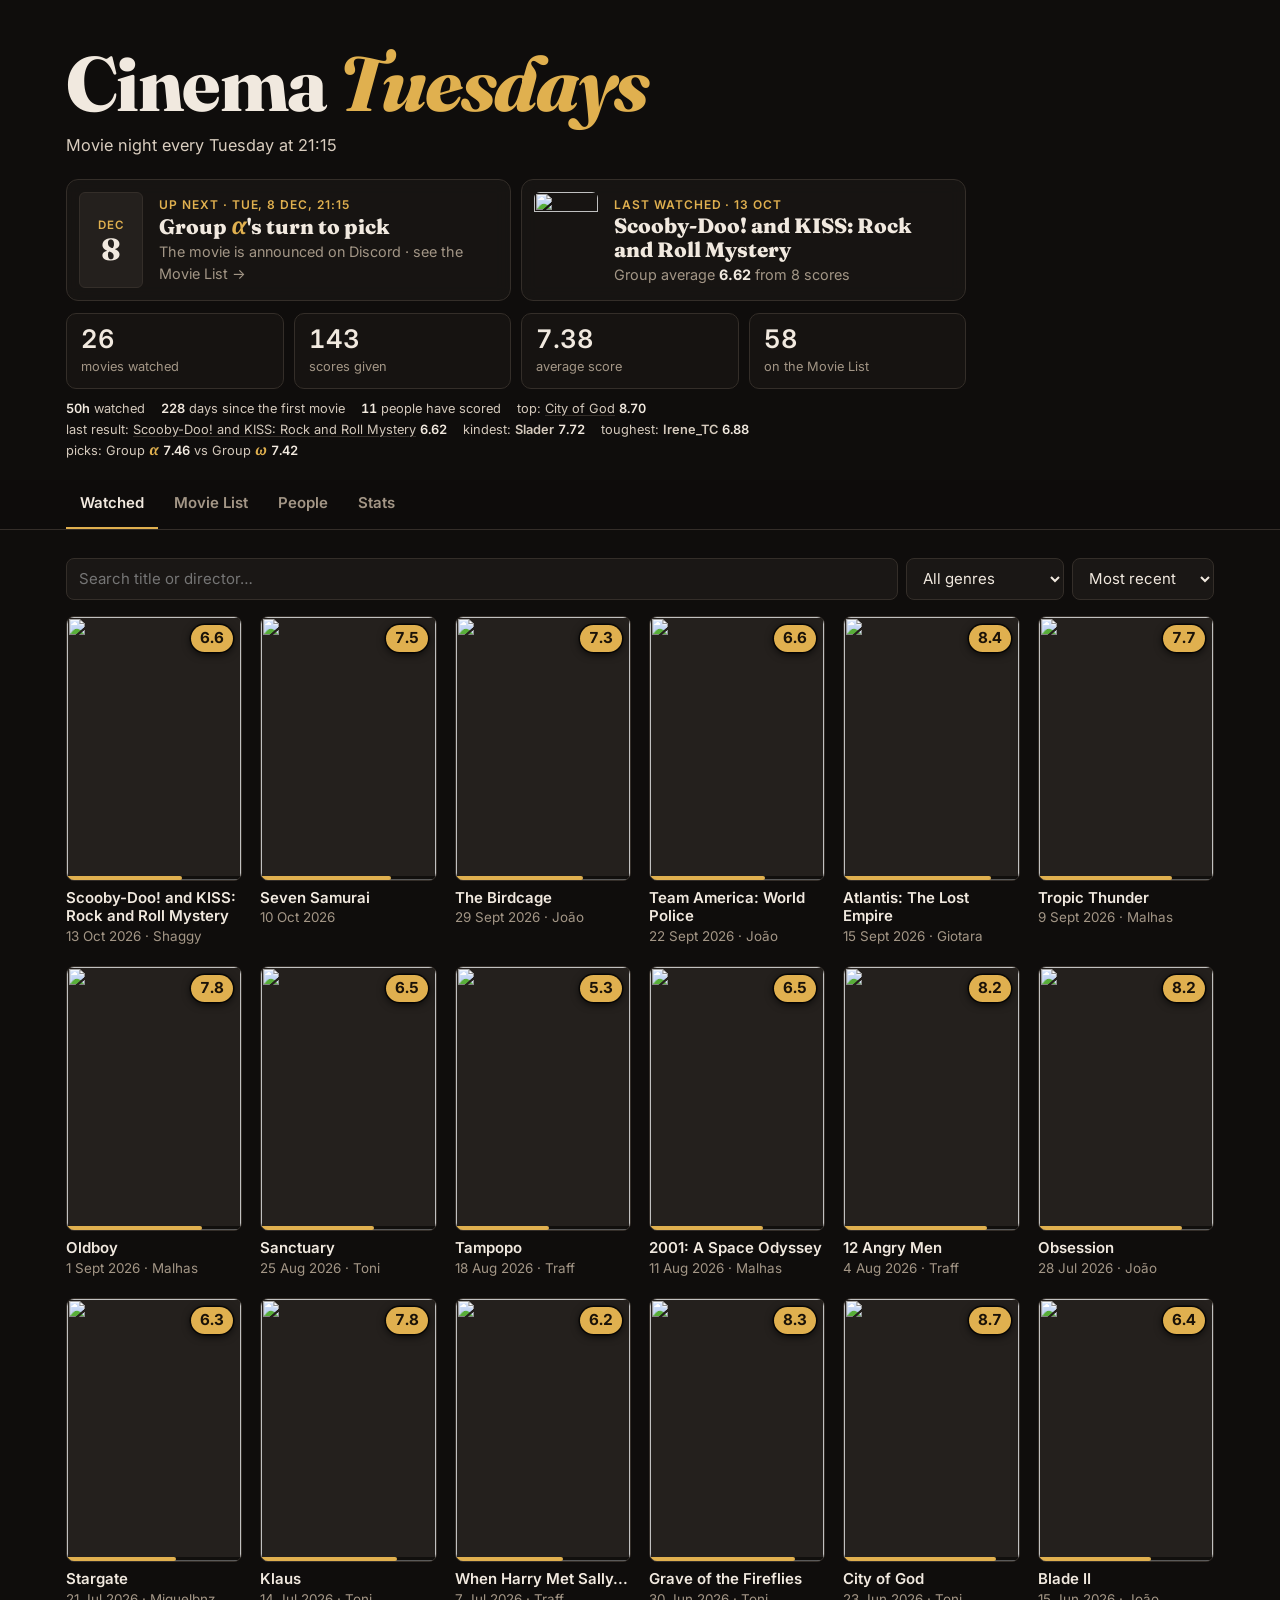
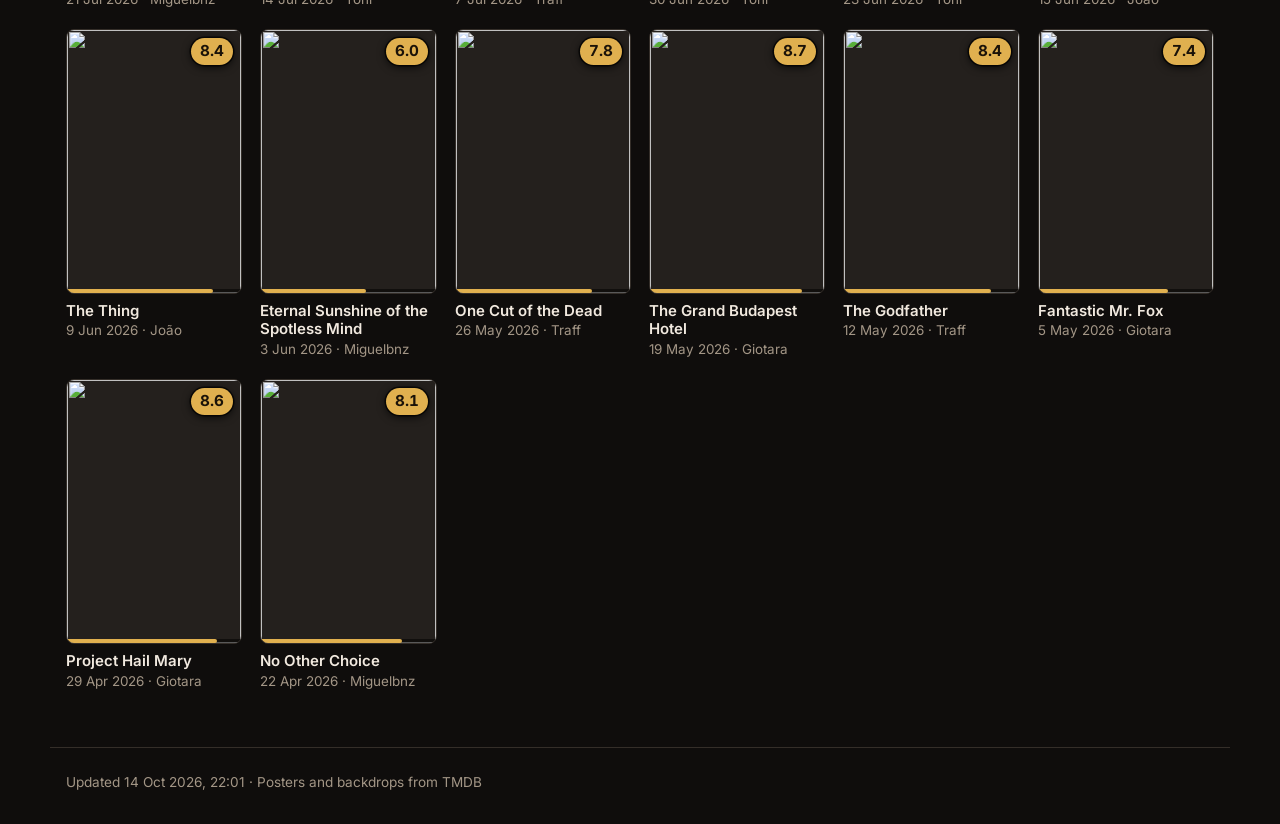
==== site/index.html @ 9f90e88b "Site: countries and languages (tables, non-English share, popup line); tick item 12 Co-Authored-By: " ====
<!doctype html>
<html lang="en">
<head>
  <meta charset="utf-8">
  <meta name="viewport" content="width=device-width, initial-scale=1">
  <title>Cinema Tuesdays</title>
  <meta name="description" content="Every movie we've watched on Tuesday nights, and what we thought of it.">
  <meta name="theme-color" content="#0f0d0c">
  <meta property="og:type" content="website">
  <meta property="og:site_name" content="Cinema Tuesdays">
  <meta property="og:title" content="Cinema Tuesdays">
  <meta property="og:description" content="Every movie we've watched on Tuesday nights, and what we thought of it. Scores, the Movie List, and who agrees with whom.">
  <meta property="og:url" content="https://sebastianfreitas.github.io/cinema-tuesdays/">
  <meta property="og:image" content="https://sebastianfreitas.github.io/cinema-tuesdays/og.png">
  <meta property="og:image:width" content="1200">
  <meta property="og:image:height" content="630">
  <meta name="twitter:card" content="summary_large_image">
  <link rel="icon" href="data:image/svg+xml,<svg xmlns='http://www.w3.org/2000/svg' viewBox='0 0 100 100'><text y='.9em' font-size='90'>🎬</text></svg>">
  <link rel="preconnect" href="https://fonts.googleapis.com">
  <link href="https://fonts.googleapis.com/css2?family=Fraunces:ital,opsz,wght@0,9..144,600;0,9..144,800;1,9..144,800&family=Inter:wght@400;500;600&display=swap" rel="stylesheet">
  <link href="https://fonts.googleapis.com/css2?family=Noto+Serif:ital,wght@1,700&text=%CE%B1%CF%89&display=swap" rel="stylesheet">
  <link rel="stylesheet" href="style.css">
</head>
<body>
  <header class="hero" id="hero">
    <div class="hero-bg" id="hero-bg"></div>
    <div class="wrap hero-in">
      <h1><a href="#watched">Cinema <em>Tuesdays</em></a></h1>
      <p class="tagline" id="tagline">Tuesdays at 21:15</p>
      <div id="spotlight"></div>
      <div class="tiles" id="tiles"></div>
      <div class="facts" id="facts"></div>
    </div>
    <nav class="tabs">
      <div class="wrap">
        <a href="#watched" data-tab="watched">Watched</a>
        <a href="#list" data-tab="list">Movie List</a>
        <a href="#people" data-tab="people">People</a>
        <a href="#stats" data-tab="stats">Stats</a>
      </div>
    </nav>
  </header>

  <main class="wrap">
    <section data-panel="watched">
      <div class="toolbar">
        <input id="search" type="search" placeholder="Search title or director…" aria-label="Search watched movies">
        <select id="genre" aria-label="Genre"></select>
        <select id="sort" aria-label="Sort">
          <option value="date">Most recent</option>
          <option value="avg">Highest rated</option>
          <option value="low">Lowest rated</option>
          <option value="stdev">Most divisive</option>
          <option value="count">Most scores</option>
        </select>
      </div>
      <div id="wall" class="wall"></div>
    </section>

    <section data-panel="list" hidden>
      <div id="poll"></div>
      <div class="toolbar">
        <input id="lsearch" type="search" placeholder="Search the Movie List…" aria-label="Search the Movie List">
        <select id="lgenre" aria-label="Genre"></select>
        <select id="lruntime" aria-label="Length">
          <option value="">Any length</option>
          <option value="100">Under 1h40</option>
          <option value="120">Under 2h</option>
          <option value="150">Under 2h30</option>
        </select>
        <div class="seg" role="group" aria-label="Layout">
          <button data-view="person" class="on">By person</button>
          <button data-view="all">All</button>
        </div>
      </div>
      <p class="hint">Suggest movies with the <b>➕ Suggest</b> button on Discord, up to 10 each. Each week one group's picks go to the vote.</p>
      <div id="suggestions"></div>
    </section>

    <section data-panel="people" hidden>
      <p class="hint">How everyone scores. “Bias” is how far above or below the rest of the group someone scores on the same movies.</p>
      <div id="people" class="people"></div>
    </section>

    <section data-panel="person" hidden>
      <div id="person"></div>
    </section>

    <section data-panel="stats" hidden>
      <div id="kpis" class="kpis"></div>

      <div class="chart-card sc">
        <h2>Group <span class="gk">α</span> vs <span class="gk">ω</span></h2>
        <p class="hint">Head to head. Picks: suggestions that won a vote and got watched. Highlighted: the better side for that row. Hover or tap a row name for what it means. People with no group are left out; a movie still being rated isn't counted yet.</p>
        <div id="groups"></div>
      </div>

      <div class="sgrid two">
        <div class="chart-card sc">
          <h2>How we score</h2>
          <p class="hint">Every score, in half-point steps. Dashed: average of all scores.</p>
          <div id="hist" class="chart"></div>
        </div>
        <div class="chart-card sc">
          <h2>Week by week</h2>
          <p class="hint">Group average per Tuesday. Dashed: average per movie. Blue: average of the last 5 movies, to show if we're getting harsher or kinder (the movie still being rated is left out). Click a dot to open it (phone: tap twice).</p>
          <div id="timeline" class="chart"></div>
        </div>
      </div>

      <div class="chart-card sc">
        <h2>Scorecard</h2>
        <p class="hint">Everyone side by side. Click a column to sort. Turnout: share of our movies they scored. Bias: how far above (+) or below (−) the others they score on the same movies. Picks: their suggestions we've watched and how those scored. Hit rate: share of their picks that ended above the average movie.</p>
        <div class="tbl-wrap"><table id="scorecard" class="tbl"></table></div>
      </div>

      <div class="sgrid three">
        <div class="chart-card sc"><h2>Top rated</h2><p class="hint">Group average, 3+ scores.</p><ol id="top" class="rank sm"></ol></div>
        <div class="chart-card sc"><h2>Lowest rated</h2><p class="hint">Group average, 3+ scores.</p><ol id="bottom" class="rank sm"></ol></div>
        <div class="chart-card sc"><h2>Records</h2><p class="hint">The extremes so far.</p><dl id="records" class="records"></dl></div>
      </div>

      <div class="chart-card sc">
        <h2>Fair ranking</h2>
        <p class="hint">Every movie ranked as if the same people had scored it. Each score has that person's usual lean taken out first (how far above or below the others they score on the same movies), so a movie isn't helped by generous scorers or held back by tough ones. Leans from only a few scores count less. Move: places gained or lost against the plain average. Weighted: a second, separate ranking where movies with few scores are pulled toward the overall average, so a handful of 9s can't top the table. Hover or tap a column name for what it means.</p>
        <div class="tbl-wrap"><table id="fair" class="tbl"></table></div>
      </div>

      <div class="chart-card sc">
        <h2>Us vs the world</h2>
        <p class="hint">Our average next to the TMDB rating (the average from TMDB's users, out of 10). Diff: ours minus TMDB's. <span id="world-sum"></span></p>
        <div class="sgrid inner">
          <div><h3 class="sub-h">We liked it more</h3><ol id="w-more" class="rank sm"></ol></div>
          <div><h3 class="sub-h">We liked it less</h3><ol id="w-less" class="rank sm"></ol></div>
          <div><h3 class="sub-h">Closest to TMDB</h3><ol id="w-people" class="rank sm"></ol></div>
        </div>
        <div class="tbl-wrap" style="margin-top:12px"><table id="world" class="tbl"></table></div>
      </div>

      <div class="sgrid two">
        <div class="chart-card sc"><h2>By genre</h2><p class="hint">A movie counts for each of its genres. Bar: average score, 5 to 10.</p><div class="tbl-wrap"><table id="genres" class="tbl"></table></div></div>
        <div class="chart-card sc"><h2>By decade</h2><p class="hint">When the movie came out. Bar: average score, 5 to 10.</p><div class="tbl-wrap"><table id="decades" class="tbl"></table></div></div>
      </div>

      <div class="sgrid two">
        <div class="chart-card sc"><h2>Movie age</h2><p class="hint">How old each movie was on the night we watched it, from its release date. Bar: average score, 5 to 10. <span id="age-sum"></span></p><div class="tbl-wrap"><table id="ages" class="tbl"></table></div></div>
        <div class="chart-card sc"><h2>Oldest and newest on the night</h2>
          <div class="sgrid inner">
            <div><h3 class="sub-h">Oldest</h3><ol id="age-old" class="rank sm"></ol></div>
            <div><h3 class="sub-h">Newest</h3><ol id="age-new" class="rank sm"></ol></div>
          </div>
        </div>
      </div>

      <div class="sgrid two">
        <div class="chart-card sc"><h2>Where they're from</h2><p class="hint">Production country from TMDB. A co-production counts for each of its countries. Bar: average score, 5 to 10.</p><div class="tbl-wrap"><table id="countries" class="tbl"></table></div></div>
        <div class="chart-card sc"><h2>Language</h2><p class="hint">The movie's original language. Bar: average score, 5 to 10. <span id="lang-sum"></span></p><div class="tbl-wrap"><table id="languages" class="tbl"></table></div></div>
      </div>

      <div class="sgrid three">
        <div class="chart-card sc"><h2>By month</h2><p class="hint">When we watched it. Bar: average score, 5 to 10.</p><div class="tbl-wrap"><table id="months" class="tbl"></table></div></div>
        <div class="chart-card sc"><h2>By day</h2><p class="hint">Mostly Tuesdays, plus the odd moved night.</p><div class="tbl-wrap"><table id="weekdays" class="tbl"></table></div></div>
        <div class="chart-card sc"><h2>By length</h2><p class="hint">Runtime of the movie. Bar: average score, 5 to 10.</p><div class="tbl-wrap"><table id="lengths" class="tbl"></table></div></div>
      </div>

      <div class="sgrid two">
        <div class="chart-card sc">
          <h2>Who agrees with whom</h2>
          <p class="hint">Average gap between two people's scores on movies both rated. Brighter: disagree more. Blank: fewer than 3 in common.</p>
          <div id="grid" class="chart scroll"></div>
        </div>
        <div class="chart-card sc">
          <h2>Twins and rivals</h2>
          <p class="hint">Pairs with 3+ movies in common.</p>
          <div class="sgrid two inner">
            <div><h3 class="sub-h">Most alike</h3><ol id="alike" class="rank sm"></ol></div>
            <div><h3 class="sub-h">Least alike</h3><ol id="unlike" class="rank sm"></ol></div>
          </div>
        </div>
      </div>

      <div class="sgrid two">
        <div class="chart-card sc"><h2>Most divisive</h2><p class="hint">Biggest spread of scores (3+ scores).</p><ol id="divisive" class="rank sm"></ol></div>
        <div class="chart-card sc"><h2>Biggest fights</h2><p class="hint">Largest gap between two people on one movie.</p><ol id="fights" class="rank sm"></ol></div>
      </div>

      <div class="sgrid two">
        <div class="chart-card sc"><h2>Lone wolf moments</h2><p class="hint">The times one person scored furthest from everyone else on a movie: their score against the others' average. One per movie, 3+ scores.</p><ol id="wolves" class="rank sm"></ol></div>
        <div class="chart-card sc"><h2>Odd one out</h2><p class="hint">How often each person was the furthest from the rest on a movie, out of the movies they scored with 3+ scores.</p><ol id="oddone" class="rank sm"></ol></div>
      </div>

      <div class="sgrid two">
        <div class="chart-card sc"><h2>Everyone liked it</h2><p class="hint">Movies where nobody gave less than 7. Highest lowest score first. 3+ scores.</p><ol id="liked" class="rank sm"></ol></div>
        <div class="chart-card sc"><h2>Nobody loved it</h2><p class="hint">Movies where nobody gave more than 7. Lowest highest score first. 3+ scores.</p><ol id="unloved" class="rank sm"></ol></div>
      </div>

      <div class="chart-card sc">
        <h2>Score habits</h2>
        <p class="hint">How often each person gives each score: 7 means 7.0 to 7.9. The darker the cell, the more of their scores land there. Ending: the decimal they use most. People with 3+ scores. <span id="habits-sum"></span></p>
        <div class="tbl-wrap"><table id="habits" class="tbl"></table></div>
      </div>
    </section>
  </main>

  <dialog id="detail" aria-label="Movie details"></dialog>
  <div id="tip" class="tip" role="tooltip" hidden></div>

  <footer class="wrap"><span id="updated"></span> · Posters and backdrops from TMDB</footer>
  <script src="app.js"></script>
</body>
</html>
---- site/style.css ----
:root {
  color-scheme: dark;
  --bg: #0f0d0c;
  --surface: #1a1715;
  --surface-2: #24201d;
  --line: #342e29;
  --text: #f1e9df;
  --muted: #a39686;
  --accent: #e0b04f;
  --accent-rgb: 224, 176, 79;
  /* diverging pair: above / below the group (blue / red, validated dark steps) */
  --pos: #3987e5;
  --neg: #e66767;
  --mid: #383835;
  --radius: 12px;
}

* { box-sizing: border-box; }
html { -webkit-text-size-adjust: 100%; }
body {
  margin: 0; background: var(--bg); color: var(--text);
  font: 15px/1.5 Inter, system-ui, sans-serif; overflow-x: hidden;
}
a { color: inherit; }
button { font: inherit; color: inherit; }
.wrap { max-width: 1180px; margin: 0 auto; padding: 0 16px; }
h1, h2, h3 { font-family: Fraunces, Georgia, serif; font-weight: 800; margin: 0; }
h2 { font-size: 1.45rem; margin: 0 0 4px; }
code { background: var(--surface-2); padding: 1px 6px; border-radius: 4px; }
.hint { color: var(--muted); margin: 0 0 16px; }
.empty { color: var(--muted); padding: 32px 0; }
.pos { color: var(--pos); } .neg { color: var(--neg); }

/* ---------- hero ---------- */
.hero { position: relative; overflow: hidden; border-bottom: 1px solid var(--line); }
.hero-bg {
  position: absolute; inset: 0; background-size: cover; background-position: center 25%;
  opacity: 0; transition: opacity .8s ease; filter: saturate(.85);
}
.hero-bg.on { opacity: .45; }
.hero::after {
  content: ""; position: absolute; inset: 0; pointer-events: none;
  background: linear-gradient(180deg, #0f0d0c66 0%, #0f0d0cbb 55%, var(--bg) 100%),
              linear-gradient(90deg, #0f0d0cdd 0%, #0f0d0c00 70%);
}
.hero-in { position: relative; z-index: 1; padding-top: 48px; padding-bottom: 20px; }
h1 { font-size: clamp(2.6rem, 8vw, 4.8rem); letter-spacing: -0.02em; line-height: .95; }
h1 a { text-decoration: none; }
h1 em { color: var(--accent); }
.tagline { color: #d9cdbf; margin: 12px 0 22px; font-size: 1.02rem; }
.tagline b { color: var(--text); font-weight: 600; }

#spotlight { display: grid; grid-template-columns: repeat(auto-fit, minmax(min(300px, 100%), 1fr)); gap: 10px; max-width: 900px; margin-bottom: 12px; }
.spot {
  display: flex; gap: 16px; align-items: center; text-decoration: none; color: inherit;
  background: #1a1715cc; backdrop-filter: blur(8px); border: 1px solid var(--line);
  border-radius: var(--radius); padding: 12px; cursor: pointer; text-align: left; width: 100%;
}
.spot img { width: 64px; aspect-ratio: 2/3; object-fit: cover; border-radius: 6px; flex: none; }
.spot .label { color: var(--accent); font-size: .75rem; font-weight: 600; text-transform: uppercase; letter-spacing: .08em; }
.spot h3 { font-size: 1.3rem; line-height: 1.15; }
.spot p { margin: 2px 0 0; color: var(--muted); font-size: .9rem; }
.spot p.cta { color: var(--accent); font-weight: 600; }
.spot.rate { border-color: #e0b04f88; }
.spot:hover { border-color: #e0b04f88; }
.date-tile {
  width: 64px; aspect-ratio: 2/3; flex: none; border-radius: 6px; display: grid; place-content: center; text-align: center;
  background: var(--surface-2); border: 1px solid var(--line);
}
.date-tile span { color: var(--accent); font-size: .72rem; font-weight: 600; text-transform: uppercase; letter-spacing: .08em; }
.date-tile b { font-family: Fraunces, serif; font-size: 1.9rem; line-height: 1; }

/* every tab except Watched: just the title */
.hero.compact .hero-in { padding-top: 22px; padding-bottom: 6px; }
.hero.compact h1 { font-size: clamp(1.9rem, 5vw, 2.6rem); }
.hero.compact .tagline { margin: 6px 0 8px; font-size: .92rem; }
.hero.compact #spotlight, .hero.compact .tiles { display: none; }

.tiles { display: grid; grid-template-columns: repeat(4, minmax(0, 1fr)); gap: 10px; max-width: 900px; }
.tile { background: #1a1715b3; backdrop-filter: blur(6px); border: 1px solid var(--line); border-radius: 10px; padding: 10px 14px; }
.tile b { display: block; font-size: 1.6rem; font-weight: 600; line-height: 1.2; font-variant-numeric: tabular-nums; }
.tile span { color: var(--muted); font-size: .8rem; }

.tabs { position: sticky; top: 0; z-index: 5; background: #0f0d0ce6; backdrop-filter: blur(10px); }
.hero .tabs { position: relative; }
.tabs .wrap { display: flex; gap: 2px; overflow-x: auto; scrollbar-width: none; }
.tabs a {
  text-decoration: none; padding: 12px 14px; color: var(--muted); font-weight: 600; white-space: nowrap;
  border-bottom: 2px solid transparent;
}
.tabs a:hover { color: var(--text); }
.tabs a.active { color: var(--text); border-color: var(--accent); }

main.wrap { padding-top: 8px; padding-bottom: 56px; }

/* ---------- toolbar ---------- */
.toolbar { display: flex; gap: 8px; margin: 20px 0 16px; flex-wrap: wrap; }
.toolbar input, .toolbar select {
  background: var(--surface); color: var(--text); border: 1px solid var(--line);
  border-radius: 8px; padding: 9px 12px; font: inherit; min-width: 0;
}
.toolbar input { flex: 1 1 220px; }
.toolbar select { flex: 0 1 auto; }
.seg { display: inline-flex; border: 1px solid var(--line); border-radius: 8px; overflow: hidden; }
.seg button { background: var(--surface); border: 0; padding: 8px 12px; cursor: pointer; color: var(--muted); }
.seg button.on { background: var(--surface-2); color: var(--text); }

/* ---------- poster wall ---------- */
.wall { display: grid; grid-template-columns: repeat(auto-fill, minmax(150px, 1fr)); gap: 20px 18px; align-items: start; }
.wall.small { grid-template-columns: repeat(auto-fill, minmax(118px, 1fr)); gap: 16px 14px; }
.card { cursor: pointer; background: none; border: 0; padding: 0; text-align: left; min-width: 0; }
.card.static { cursor: default; }
.poster {
  position: relative; aspect-ratio: 2 / 3; border-radius: 8px; overflow: hidden;
  background: var(--surface-2); border: 1px solid var(--line);
  transition: transform .15s ease, box-shadow .15s ease;
}
.card:not(.static):hover .poster, .card:focus-visible .poster { transform: translateY(-4px); box-shadow: 0 12px 28px #000a; }
.poster img { width: 100%; height: 100%; object-fit: cover; display: block; }
.poster .fallback { display: grid; place-items: center; height: 100%; padding: 10px; text-align: center; font-family: Fraunces, serif; color: var(--muted); }
.score {
  position: absolute; top: 8px; right: 8px; padding: 2px 9px; border-radius: 999px;
  background: var(--accent); color: #1a1208; font-weight: 700; font-size: .95rem; font-variant-numeric: tabular-nums;
  /* dark ring + shadow so it still stands out on yellow posters */
  box-shadow: 0 0 0 1.5px #000b, 0 2px 8px #000c;
}
.meter { position: absolute; left: 0; right: 0; bottom: 0; height: 4px; background: #0008; }
.meter span { display: block; height: 100%; background: var(--accent); border-radius: 0 2px 2px 0; }
.badge {
  position: absolute; top: 8px; left: 8px; padding: 2px 8px; border-radius: 999px;
  background: var(--accent); color: #1a1208; font-weight: 600; font-size: .75rem;
}
.card:focus-visible { outline: none; }
.card:focus-visible .poster { outline: 2px solid var(--accent); outline-offset: 2px; }
.badge.muted { background: #000c; color: var(--text); backdrop-filter: blur(4px); }
.card .t { font-weight: 600; margin-top: 8px; line-height: 1.25; overflow-wrap: anywhere; }
.card .s { color: var(--muted); font-size: .84rem; }
.card .s a { text-decoration: none; }
.card .s a:hover { color: var(--text); text-decoration: underline; }

/* ---------- movie list ---------- */
.poll { background: var(--surface); border: 1px solid var(--line); border-radius: var(--radius); padding: 18px; margin-top: 20px; }
.poll .label { color: var(--accent); font-size: .78rem; font-weight: 600; text-transform: uppercase; letter-spacing: .08em; }
.poll h2 { margin-bottom: 14px; }
.poll .wall { grid-template-columns: repeat(auto-fill, minmax(120px, 1fr)); }
.votes { display: flex; align-items: center; gap: 8px; margin-top: 6px; font-size: .85rem; color: var(--muted); }
.votes .track { flex: 1; height: 6px; background: var(--surface-2); border-radius: 3px; overflow: hidden; }
.votes .track span { display: block; height: 100%; background: var(--accent); border-radius: 0 3px 3px 0; }
.votes b { color: var(--text); font-variant-numeric: tabular-nums; }

.group-head { display: flex; align-items: baseline; gap: 10px; margin: 30px 0 4px; flex-wrap: wrap; }
.group-head h2 { margin: 0; }
.group-head .sub { color: var(--muted); }
.who { margin: 18px 0 10px; display: flex; align-items: center; gap: 10px; flex-wrap: wrap; }
.who a { font-weight: 600; text-decoration: none; font-size: 1.05rem; }
.who a:hover { text-decoration: underline; }
.who .n { color: var(--muted); font-size: .85rem; }
.pill { font-size: .72rem; padding: 2px 8px; border-radius: 999px; background: var(--surface-2); color: var(--muted); border: 1px solid var(--line); }
.pill.warn { color: var(--accent); border-color: #e0b04f55; }

/* ---------- people ---------- */
.people { display: grid; grid-template-columns: repeat(auto-fill, minmax(250px, 1fr)); gap: 12px; margin-top: 20px; }
.person-card {
  display: block; text-decoration: none; background: var(--surface); border: 1px solid var(--line);
  border-radius: var(--radius); padding: 16px; transition: border-color .15s, transform .15s;
}
.person-card:hover { border-color: #e0b04f88; transform: translateY(-2px); }
.person-card .top { display: flex; align-items: center; gap: 12px; margin-bottom: 12px; }
.avatar {
  width: 42px; height: 42px; border-radius: 50%; display: grid; place-items: center; flex: none;
  background: var(--surface-2); border: 1px solid var(--line); font-family: Fraunces, serif; font-weight: 800; color: var(--accent);
}
.avatar.big { width: 64px; height: 64px; font-size: 1.6rem; }
img.avatar { object-fit: cover; padding: 0; }
.mini .pair { display: flex; align-items: baseline; gap: 10px; flex: none; }
.mini .pair small { color: var(--muted); font-variant-numeric: tabular-nums; }
.spot.todo { max-width: 560px; margin-bottom: 18px; }
.missed { margin: 8px 0 28px; }
.missed summary { cursor: pointer; color: var(--muted); font-weight: 600; }
.missed summary:hover { color: var(--text); }
.person-card h3 { font-size: 1.2rem; line-height: 1.2; overflow-wrap: anywhere; }
.person-card .sub { color: var(--muted); font-size: .82rem; }
.kv { display: flex; justify-content: space-between; gap: 8px; color: var(--muted); font-size: .88rem; padding: 2px 0; }
.kv b.pos { color: var(--pos); } .kv b.neg { color: var(--neg); }
.kv b { color: var(--text); font-weight: 500; text-align: right; min-width: 0; overflow: hidden; text-overflow: ellipsis; white-space: nowrap; }
.spark { display: flex; align-items: flex-end; gap: 2px; height: 28px; margin: 10px 0 6px; }
.spark span { flex: 1; background: var(--accent); opacity: .85; border-radius: 2px 2px 0 0; min-height: 1px; }

/* person page */
.back { display: inline-block; margin: 20px 0 8px; color: var(--muted); text-decoration: none; }
.back:hover { color: var(--text); }
.p-head { display: flex; gap: 16px; align-items: center; margin-bottom: 18px; }
.p-head h2 { font-size: clamp(1.8rem, 6vw, 2.6rem); margin: 0; line-height: 1.05; overflow-wrap: anywhere; }
.p-head .sub { color: var(--muted); margin-top: 4px; }
.p-tiles { display: grid; grid-template-columns: repeat(auto-fit, minmax(140px, 1fr)); gap: 10px; margin-bottom: 28px; }
.p-tiles .tile { background: var(--surface); backdrop-filter: none; }
.p-grid { display: grid; grid-template-columns: repeat(auto-fill, minmax(min(300px, 100%), 1fr)); gap: 16px 32px; margin-bottom: 28px; }
.box { background: var(--surface); border: 1px solid var(--line); border-radius: var(--radius); padding: 16px; min-width: 0; }
.box h3 { font-size: 1.1rem; margin-bottom: 10px; }
.box .hint { font-size: .85rem; margin-bottom: 10px; }
.mini { list-style: none; margin: 0; padding: 0; }
.mini li { display: flex; justify-content: space-between; gap: 10px; padding: 6px 0; border-top: 1px solid var(--line); }
.mini li:first-child { border-top: 0; }
.mini .tt { min-width: 0; overflow: hidden; text-overflow: ellipsis; white-space: nowrap; }
.mini button.tt { background: none; border: 0; padding: 0; cursor: pointer; text-align: left; }
.mini button.tt:hover { text-decoration: underline; }
.mini b { font-variant-numeric: tabular-nums; font-weight: 600; flex: none; }
.mate { display: flex; gap: 12px; align-items: center; }
.mate + .mate { margin-top: 12px; padding-top: 12px; border-top: 1px solid var(--line); }
.mate .label { color: var(--muted); font-size: .78rem; text-transform: uppercase; letter-spacing: .06em; }
.mate a { font-weight: 600; text-decoration: none; }
.mate a:hover { text-decoration: underline; }
.mate .sub { color: var(--muted); font-size: .85rem; }

/* diverging rows: this person vs the rest of the group */
.diverge { list-style: none; margin: 0; padding: 0; }
.diverge li {
  display: grid; grid-template-columns: minmax(0, 1.3fr) minmax(0, 1fr) 46px; gap: 12px; align-items: center;
  padding: 5px 0; cursor: pointer; border-radius: 6px;
}
.diverge li:hover { background: var(--surface-2); }
.diverge .tt { min-width: 0; overflow: hidden; text-overflow: ellipsis; white-space: nowrap; font-size: .9rem; }
.diverge .tt small { color: var(--muted); }
.diverge .axis { position: relative; height: 14px; }
.diverge .axis::before { content: ""; position: absolute; left: 50%; top: -3px; bottom: -3px; width: 1px; background: var(--line); }
.diverge .axis span { position: absolute; top: 2px; height: 10px; }
.diverge .axis span.up { left: 50%; background: var(--pos); border-radius: 0 4px 4px 0; }
.diverge .axis span.down { right: 50%; background: var(--neg); border-radius: 4px 0 0 4px; }
.diverge .v { text-align: right; font-variant-numeric: tabular-nums; font-size: .88rem; font-weight: 600; }
/* wide screens: two columns (higher on the left, lower on the right) instead of one long, mostly empty list */
@media (min-width: 900px) {
  .diverge { columns: 2; column-gap: 40px; }
  .diverge li { break-inside: avoid; }
}
.legend { display: flex; gap: 16px; flex-wrap: wrap; color: var(--muted); font-size: .82rem; margin-bottom: 10px; }
.legend i { display: inline-block; width: 10px; height: 10px; border-radius: 2px; margin-right: 6px; vertical-align: -1px; }

/* ---------- charts ---------- */
.chart-card { background: var(--surface); border: 1px solid var(--line); border-radius: var(--radius); padding: 18px; margin-top: 20px; }
.chart-card .hint { font-size: .88rem; }
.chart { position: relative; width: 100%; }
.chart.scroll { overflow-x: auto; }
.chart svg { display: block; }
#grid svg { margin: 0 auto; }
#grid .scale { justify-content: center; }
.chart text { fill: var(--muted); font: 11px Inter, system-ui, sans-serif; }
.chart .grid line { stroke: var(--line); stroke-width: 1; }
.chart .bar { fill: var(--accent); }
.chart .bar-hit { fill: transparent; cursor: default; }
.chart .bar-hit:hover + .bar, .chart .bar.hot { fill: #f0c870; }
.chart .line { fill: none; stroke: var(--accent); stroke-width: 2; stroke-linejoin: round; }
.chart .dot { fill: var(--accent); stroke: var(--surface); stroke-width: 2; }
.chart .dot.hot { fill: #fff; }
.chart .roll { fill: none; stroke: var(--pos); stroke-width: 2.5; stroke-linejoin: round; opacity: .85; }
.chart text .pos { fill: var(--pos); } .chart text .neg { fill: var(--neg); }
.chart .mean { stroke: var(--muted); stroke-dasharray: 4 4; }
.chart .cross { stroke: var(--muted); stroke-width: 1; }
.chart .cell { stroke: var(--surface); stroke-width: 2; }
.chart .cell.none { fill: var(--surface-2); }
.chart .cell:hover { stroke: var(--text); }
.chart .hit { fill: transparent; cursor: pointer; }
.scale { display: flex; align-items: center; gap: 8px; color: var(--muted); font-size: .8rem; margin-top: 10px; }
.scale .ramp { width: 140px; height: 8px; border-radius: 4px; background: linear-gradient(90deg, rgba(var(--accent-rgb), .12), rgba(var(--accent-rgb), 1)); }

.tip {
  position: fixed; z-index: 50; pointer-events: none; max-width: 260px;
  background: #0b0a09f2; border: 1px solid var(--line); border-radius: 8px; padding: 8px 10px;
  font-size: .85rem; line-height: 1.4; box-shadow: 0 8px 24px #000a;
}
.tip b { font-weight: 600; }
.tip .m { color: var(--muted); }

.cols { display: grid; grid-template-columns: repeat(auto-fit, minmax(min(300px, 100%), 1fr)); gap: 0 32px; margin-top: 28px; }
.rank { padding: 0; margin: 12px 0 0; list-style: none; counter-reset: r; }
.rank li {
  counter-increment: r; display: grid; grid-template-columns: 28px minmax(0, 1fr) auto; gap: 10px; align-items: baseline;
  padding: 10px 0; border-bottom: 1px solid var(--line);
}
.rank li::before { content: counter(r); color: var(--muted); font-weight: 600; }
.rank .sub { color: var(--muted); font-size: .85rem; }
.rank .v { font-weight: 600; color: var(--accent); font-variant-numeric: tabular-nums; }

/* ---------- detail dialog ---------- */
dialog {
  width: min(760px, calc(100vw - 24px)); max-height: calc(100dvh - 24px); padding: 0; overflow: auto;
  background: var(--surface); color: var(--text); border: 1px solid var(--line); border-radius: 16px;
}
dialog::backdrop { background: #000c; backdrop-filter: blur(3px); }
.d-back { height: 200px; background-size: cover; background-position: center 30%; position: relative; }
.d-back::after { content: ""; position: absolute; inset: 0; background: linear-gradient(180deg, #1a171500 30%, var(--surface)); }
.d-head { display: flex; gap: 20px; padding: 0 20px 16px; position: relative; z-index: 1; }
.d-back + .d-head { margin-top: -90px; }
.d-head:first-child { padding-top: 20px; }
.d-head img { width: 130px; border-radius: 8px; align-self: flex-start; box-shadow: 0 10px 30px #000c; flex: none; }
.d-head > div { min-width: 0; align-self: flex-end; }
.d-head h3 { font-size: 1.75rem; line-height: 1.1; }
.d-head .meta { color: var(--muted); margin: 6px 0 8px; }
.chips { display: flex; flex-wrap: wrap; gap: 6px; margin: 0 0 10px; }
.chips span { font-size: .75rem; padding: 2px 8px; border-radius: 999px; border: 1px solid var(--line); color: #d4c9bc; }
.overview { font-size: .92rem; color: #d4c9bc; margin: 0 20px 16px; }
.d-stats { display: flex; gap: 24px; padding: 0 20px 16px; flex-wrap: wrap; }
.d-stats div { color: var(--muted); font-size: .76rem; text-transform: uppercase; letter-spacing: .06em; }
.d-stats b { display: block; color: var(--text); font-size: 1.4rem; letter-spacing: 0; text-transform: none; font-variant-numeric: tabular-nums; }
.d-stats b.sm { font-size: 1rem; }
.strip { position: relative; height: 34px; margin: 4px 28px 22px; }
.strip::before { content: ""; position: absolute; left: 0; right: 0; top: 16px; height: 2px; background: var(--surface-2); }
.strip .tick { position: absolute; top: 24px; transform: translateX(-50%); color: var(--muted); font-size: .7rem; }
.strip .pt {
  position: absolute; top: 10px; width: 14px; height: 14px; margin-left: -7px; border-radius: 50%;
  background: var(--accent); border: 2px solid var(--surface);
}
.strip .avg { position: absolute; top: 4px; height: 26px; width: 2px; margin-left: -1px; background: var(--text); }
.ratings { list-style: none; margin: 0; padding: 0 20px 20px; }
.ratings li { display: grid; grid-template-columns: 48px minmax(0, 1fr); gap: 4px 12px; padding: 10px 0; border-top: 1px solid var(--line); }
.ratings .n { font-weight: 600; font-size: 1.15rem; font-variant-numeric: tabular-nums; }
.ratings a { font-weight: 600; text-decoration: none; }
.ratings a:hover { text-decoration: underline; }
.ratings .r { color: var(--muted); font-size: .92rem; grid-column: 2; }
.bar { height: 4px; background: var(--surface-2); border-radius: 2px; grid-column: 2; }
.bar span { display: block; height: 100%; background: var(--accent); border-radius: 0 2px 2px 0; }
.d-actions { position: sticky; top: 10px; float: right; margin: 10px 10px -44px 0; z-index: 3; display: flex; gap: 8px; }
.close, .share { background: #000a; border: 0; border-radius: 999px; height: 34px; cursor: pointer; }
.close { width: 34px; font-size: 1.1rem; }
.share { padding: 0 12px; font-size: .85rem; font-weight: 600; }
.share:hover, .close:hover { background: #000d; }

footer.wrap { color: var(--muted); font-size: .85rem; padding-top: 24px; padding-bottom: 32px; border-top: 1px solid var(--line); }

@media (max-width: 640px) {
  .hero-in { padding-top: 32px; }
  .tiles { grid-template-columns: repeat(2, minmax(0, 1fr)); }
  .wall { grid-template-columns: repeat(auto-fill, minmax(104px, 1fr)); gap: 14px 12px; }
  .wall.small, .poll .wall { grid-template-columns: repeat(auto-fill, minmax(96px, 1fr)); }
  .d-head { flex-direction: column; }
  .d-back + .d-head { margin-top: -110px; }
  .d-head img { width: 110px; }
  .d-head > div { align-self: stretch; }
  .diverge li { grid-template-columns: minmax(0, 1fr) 90px 40px; gap: 8px; }
  .chart-card { padding: 14px; }
}

/* Greek group letter (Noto Serif, loaded for just these two glyphs) so α and ω don't read as a / w */
.gk { font-family: "Noto Serif", "Times New Roman", serif; font-style: italic; font-weight: 700; font-size: 1.12em; line-height: 1; color: var(--accent); }

/* ---------- stats page: dense layout ---------- */
.kpis { display: grid; grid-template-columns: repeat(auto-fill, minmax(150px, 1fr)); gap: 8px; margin-top: 20px; }
.kpi { background: var(--surface); border: 1px solid var(--line); border-radius: 10px; padding: 8px 12px; min-width: 0; }
.kpi b { display: block; font-size: 1.35rem; font-weight: 600; line-height: 1.2; font-variant-numeric: tabular-nums; }
.kpi > span { display: block; font-size: .78rem; color: #d4c9bc; }
.kpi > small { display: block; font-size: .72rem; color: var(--muted); }
.sgrid { display: grid; gap: 12px; }
.sgrid.two { grid-template-columns: repeat(auto-fit, minmax(min(420px, 100%), 1fr)); }
.sgrid.three { grid-template-columns: repeat(auto-fit, minmax(min(300px, 100%), 1fr)); }
.sgrid.inner { gap: 16px; grid-template-columns: repeat(auto-fit, minmax(min(200px, 100%), 1fr)); }
.sgrid > .chart-card, .chart-card.sc { margin-top: 12px; min-width: 0; }
.chart-card.sc { padding: 14px 16px; }
.chart-card.sc h2 { font-size: 1.1rem; }
.chart-card.sc .hint { font-size: .78rem; margin-bottom: 10px; }
.sub-h { font-family: Inter, system-ui, sans-serif; font-size: .78rem; font-weight: 600; color: var(--muted); text-transform: uppercase; letter-spacing: .06em; }
.rank.sm { margin-top: 4px; }
.rank.sm li { padding: 6px 0; font-size: .86rem; grid-template-columns: 20px minmax(0, 1fr) auto; gap: 8px; }
.rank.sm .sub { font-size: .75rem; }
.rank li[data-movie] { cursor: pointer; }
.rank li[data-movie]:hover { color: var(--accent); }

.tbl-wrap { overflow-x: auto; margin: 0 -4px; }
.tbl { width: 100%; border-collapse: collapse; font-size: .84rem; font-variant-numeric: tabular-nums; }
.tbl th { text-align: right; color: var(--muted); font-weight: 600; font-size: .72rem; text-transform: uppercase; letter-spacing: .04em; padding: 4px 6px; border-bottom: 1px solid var(--line); white-space: nowrap; }
.tbl td { text-align: right; padding: 5px 6px; border-bottom: 1px solid #ffffff0a; white-space: nowrap; }
.tbl th:first-child, .tbl td:first-child { text-align: left; }
.tbl tbody tr:hover { background: #ffffff08; }
#scorecard th { cursor: pointer; user-select: none; }
#scorecard th:hover, #scorecard th.on { color: var(--text); }
.tbl td.best { color: var(--accent); font-weight: 600; }
.tbl td.pname .avatar { display: inline-grid; width: 22px; height: 22px; font-size: .65rem; vertical-align: middle; margin-right: 8px; }
.tbl td.pname a { text-decoration: none; font-weight: 600; }
.tbl td.pname a:hover { text-decoration: underline; }
.tbl td.clip { max-width: 180px; overflow: hidden; text-overflow: ellipsis; text-align: left; }
.tbl th:last-child { text-align: left; }
#scorecard th:last-child, #fair th:last-child { text-align: right; }
.tbl td.barcell { width: 30%; min-width: 50px; padding-left: 0; }
@media (max-width: 640px) { .tbl td.clip { max-width: 120px; } }
.abar { display: block; height: 6px; background: var(--surface-2); border-radius: 3px; }
.abar span { display: block; height: 100%; background: var(--accent); border-radius: 0 3px 3px 0; }
.ml { cursor: pointer; text-decoration: underline; text-decoration-color: var(--line); text-underline-offset: 2px; }
.ml:hover { color: var(--accent); }

.records { margin: 0; display: grid; gap: 0; }
.records > div { display: grid; grid-template-columns: 108px minmax(0, 1fr); gap: 8px; padding: 5px 0; border-bottom: 1px solid #ffffff0a; font-size: .84rem; }
.records dt { color: var(--muted); }
.records dd { margin: 0; min-width: 0; display: flex; gap: 8px; align-items: baseline; }
.records dd b { font-weight: 600; color: var(--accent); white-space: nowrap; font-variant-numeric: tabular-nums; }
.records dd > span { overflow: hidden; text-overflow: ellipsis; white-space: nowrap; min-width: 0; }
.records a { text-decoration: none; }
.records .more { flex: none; color: var(--muted); font-size: .75rem; padding: 0 6px; border: 1px solid var(--line); border-radius: 999px; cursor: default; }

.ptime { color: var(--muted); font-weight: 400; font-size: .9em; white-space: nowrap; }

/* ---------- more stats ---------- */
/* home: one dense line of headline numbers under the tiles */
.facts { display: flex; flex-wrap: wrap; gap: 2px 16px; max-width: 900px; margin-top: 10px; font-size: .8rem; color: #d4c9bc; }
.facts > span { white-space: nowrap; max-width: 100%; overflow: hidden; text-overflow: ellipsis; }
.facts b { color: var(--text); font-weight: 600; font-variant-numeric: tabular-nums; }
.facts a { text-decoration: none; font-weight: 600; }
.facts a:hover { text-decoration: underline; }
.hero.compact .facts { display: none; }
/* person page: a hint line under a tile's label */
.p-tiles .tile small { display: block; font-size: .72rem; color: var(--muted); line-height: 1.3; overflow-wrap: anywhere; }
/* person page, over time: dashed group average, dots coloured above / below it */
.chart .gline { fill: none; stroke: var(--muted); stroke-width: 1.5; stroke-dasharray: 4 4; }
.chart .dot.hi { fill: var(--pos); }
.chart .dot.lo { fill: var(--neg); }
/* stats: group α vs ω scoreboard */
#groups .tbl { max-width: 760px; }
#groups th { text-transform: none; font-size: .8rem; }   /* uppercase would turn α and ω into A and Ω */
#groups th:last-child { text-align: right; }
#groups td { max-width: 200px; overflow: hidden; text-overflow: ellipsis; }
#groups td:first-child { cursor: help; text-decoration: underline dotted var(--muted); text-underline-offset: 3px; }
@media (max-width: 640px) { #groups td { max-width: 120px; } }
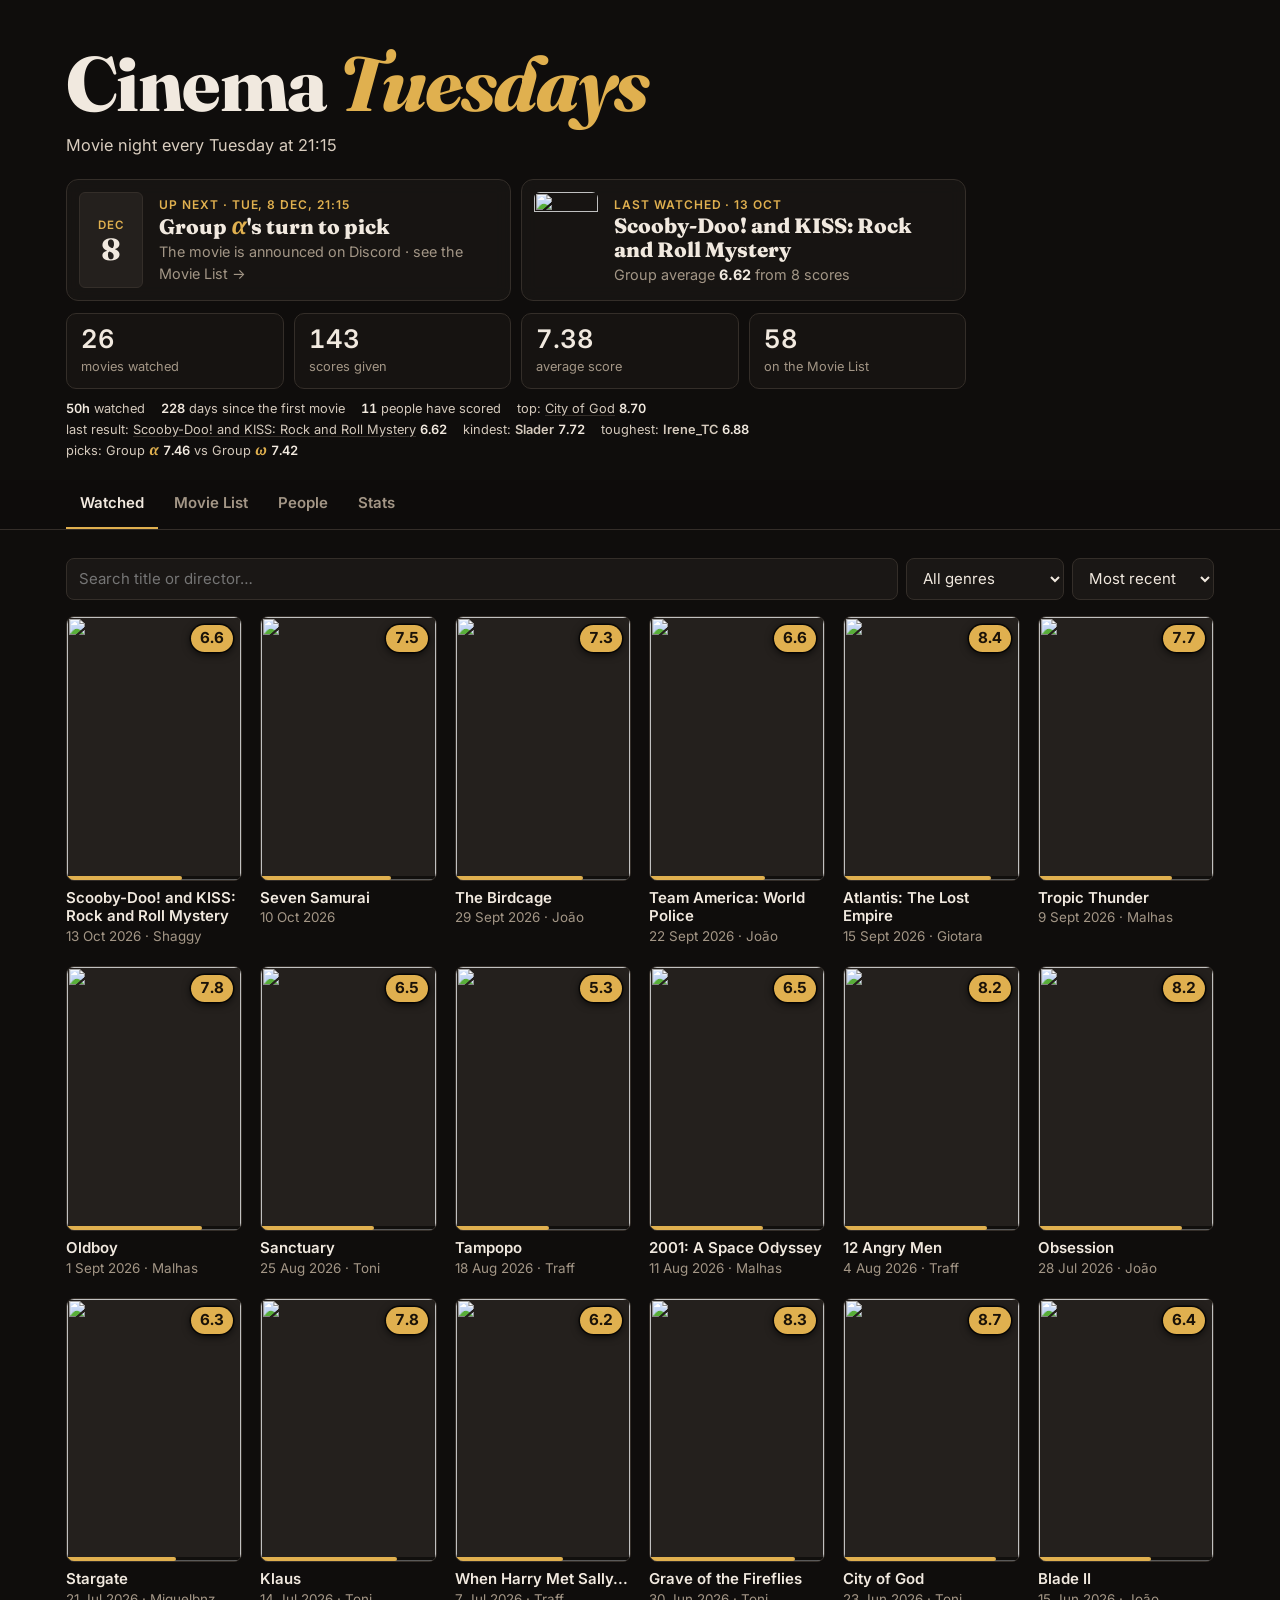
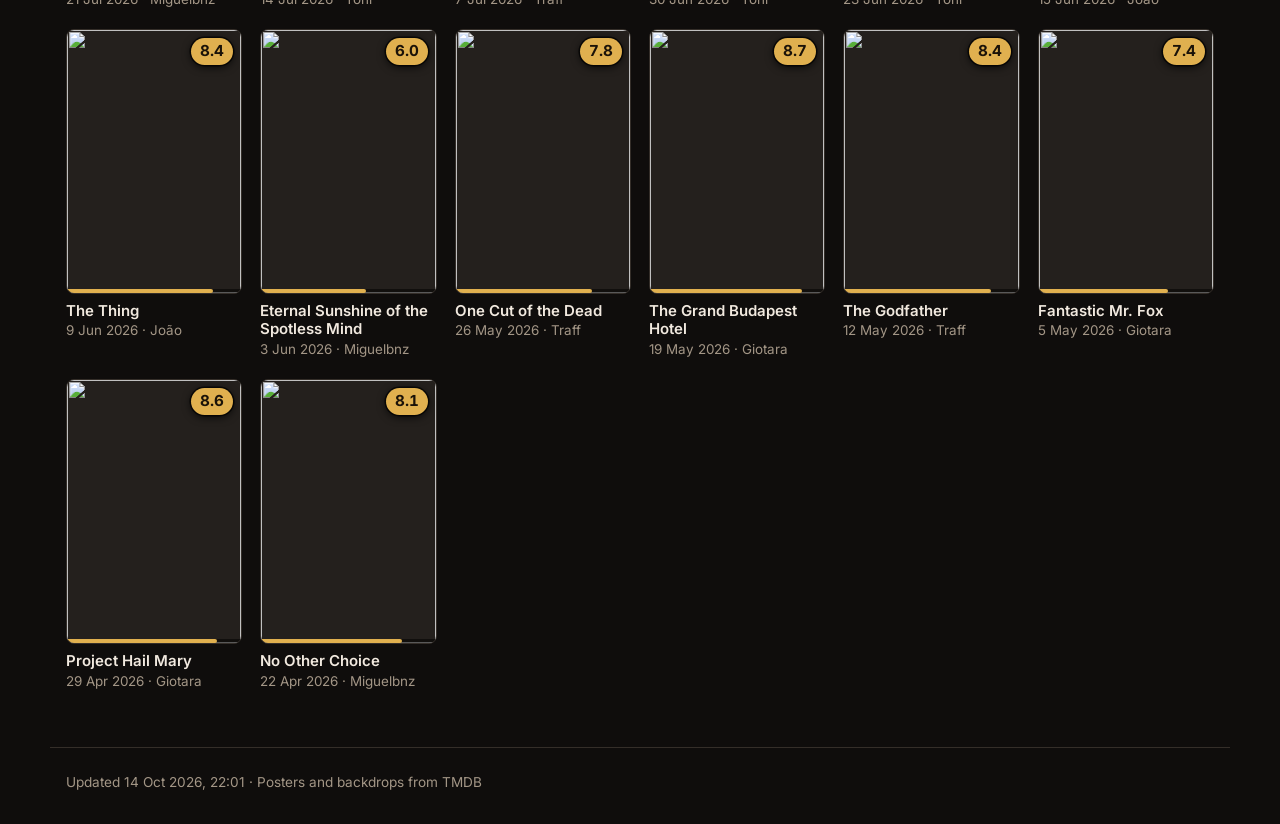
==== commit 42df4852: "Site: actors seen more than once, and ones back on the Movie List; tick item 13 Co-Authored-By: Clau" ====
--- a/site/index.html
+++ b/site/index.html
@@ -157,6 +157,15 @@
         <div class="chart-card sc"><h2>Language</h2><p class="hint">The movie's original language. Bar: average score, 5 to 10. <span id="lang-sum"></span></p><div class="tbl-wrap"><table id="languages" class="tbl"></table></div></div>
       </div>
 
+      <div class="chart-card sc">
+        <h2>Actors</h2>
+        <p class="hint">From the top 5 billed actors of each movie on TMDB.</p>
+        <div class="sgrid inner">
+          <div><h3 class="sub-h">Seen more than once</h3><ol id="actors-again" class="rank sm"></ol></div>
+          <div><h3 class="sub-h">Back on the Movie List</h3><ol id="actors-list" class="rank sm"></ol></div>
+        </div>
+      </div>
+
       <div class="sgrid three">
         <div class="chart-card sc"><h2>By month</h2><p class="hint">When we watched it. Bar: average score, 5 to 10.</p><div class="tbl-wrap"><table id="months" class="tbl"></table></div></div>
         <div class="chart-card sc"><h2>By day</h2><p class="hint">Mostly Tuesdays, plus the odd moved night.</p><div class="tbl-wrap"><table id="weekdays" class="tbl"></table></div></div>
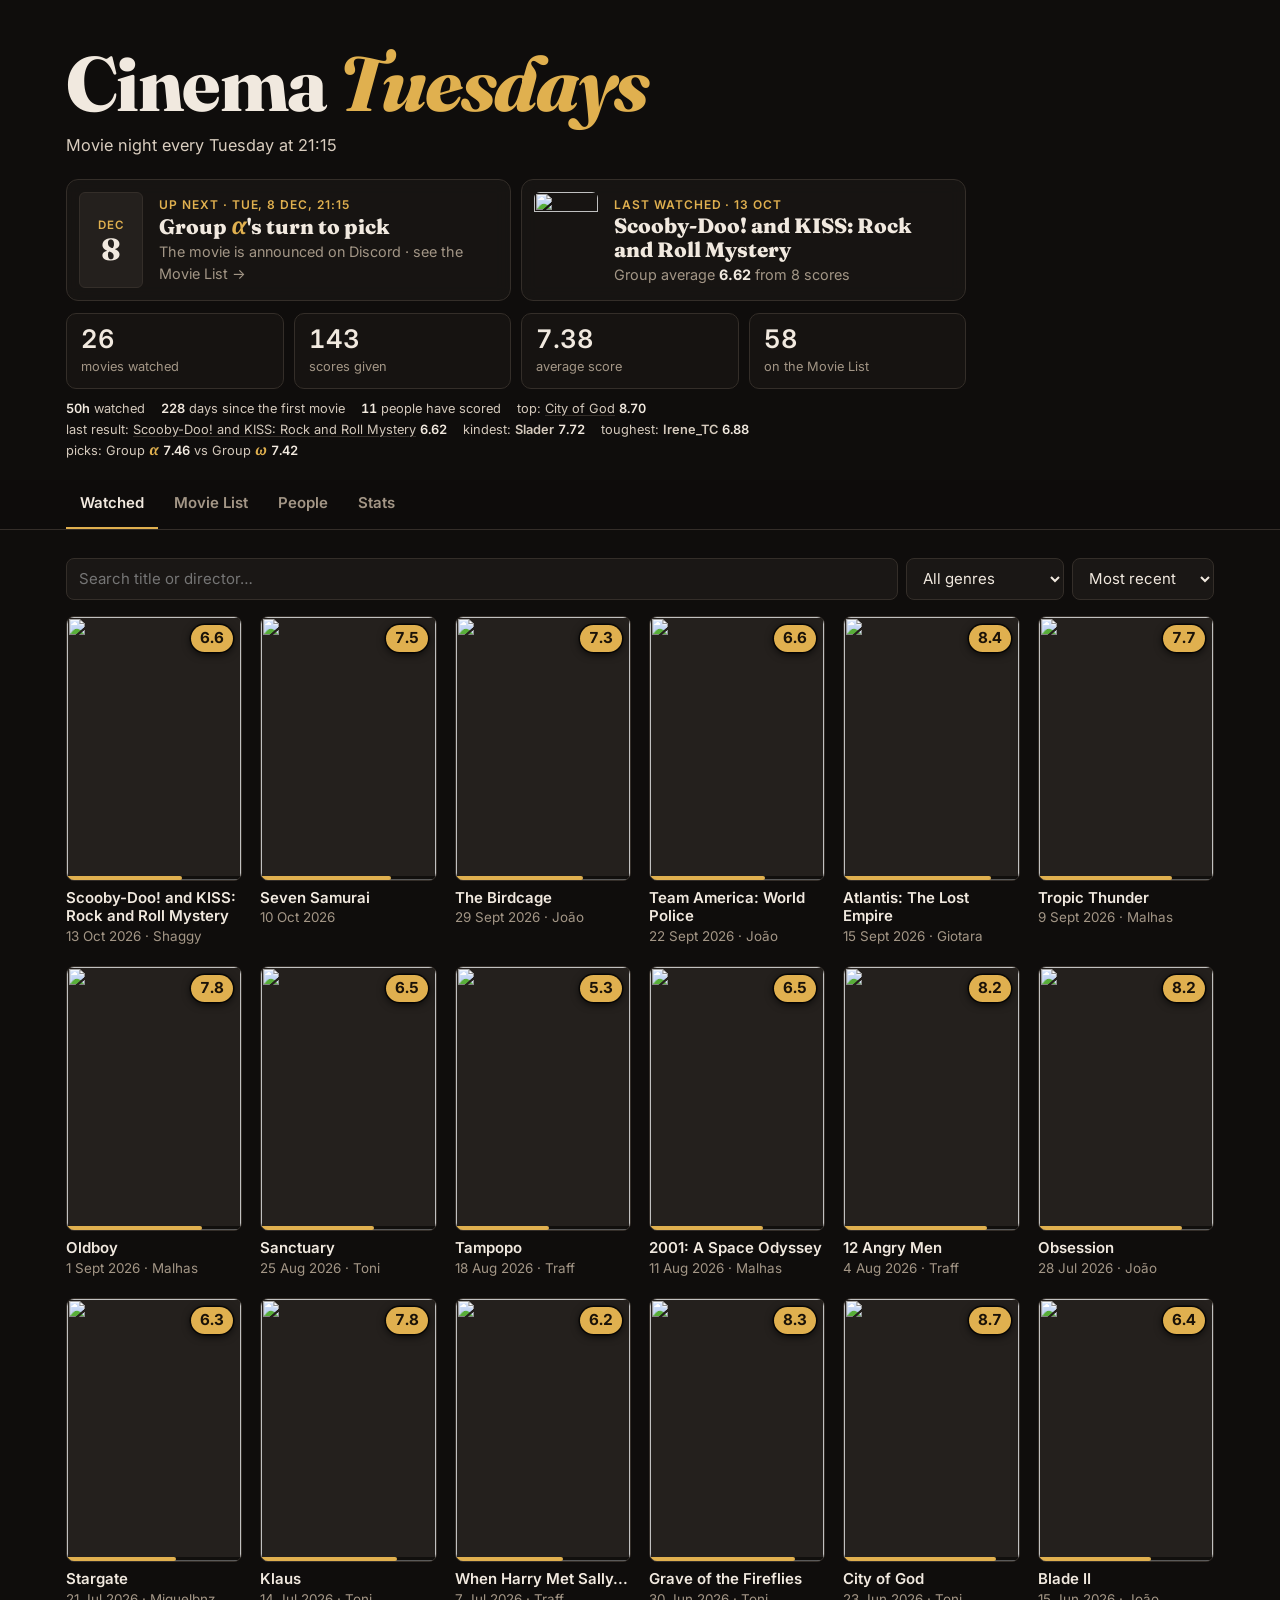
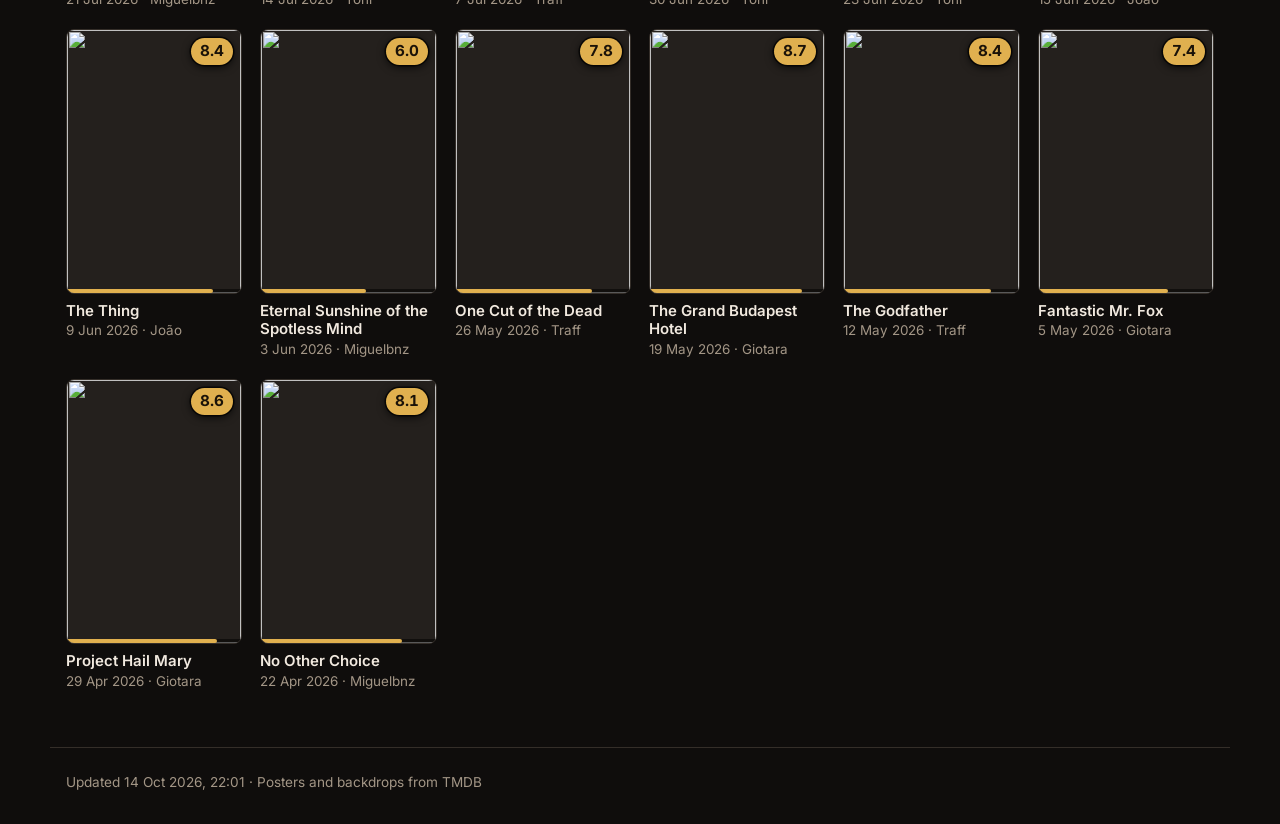
==== commit c45eb097: "Site: budget bands, total cost and box office, cheapest and priciest; tick item 14 Co-Authored-By: C" ====
--- a/site/index.html
+++ b/site/index.html
@@ -166,6 +166,16 @@
         </div>
       </div>
 
+      <div class="sgrid two">
+        <div class="chart-card sc"><h2>Budget</h2><p class="hint">What the movie cost to make, from TMDB, in US dollars of its time (not adjusted for inflation). Movies with a known budget. Bar: average score, 5 to 10. <span id="budget-sum"></span></p><div class="tbl-wrap"><table id="budgets" class="tbl"></table></div></div>
+        <div class="chart-card sc"><h2>Cheapest and priciest</h2>
+          <div class="sgrid inner">
+            <div><h3 class="sub-h">Priciest</h3><ol id="budget-hi" class="rank sm"></ol></div>
+            <div><h3 class="sub-h">Cheapest</h3><ol id="budget-lo" class="rank sm"></ol></div>
+          </div>
+        </div>
+      </div>
+
       <div class="sgrid three">
         <div class="chart-card sc"><h2>By month</h2><p class="hint">When we watched it. Bar: average score, 5 to 10.</p><div class="tbl-wrap"><table id="months" class="tbl"></table></div></div>
         <div class="chart-card sc"><h2>By day</h2><p class="hint">Mostly Tuesdays, plus the odd moved night.</p><div class="tbl-wrap"><table id="weekdays" class="tbl"></table></div></div>
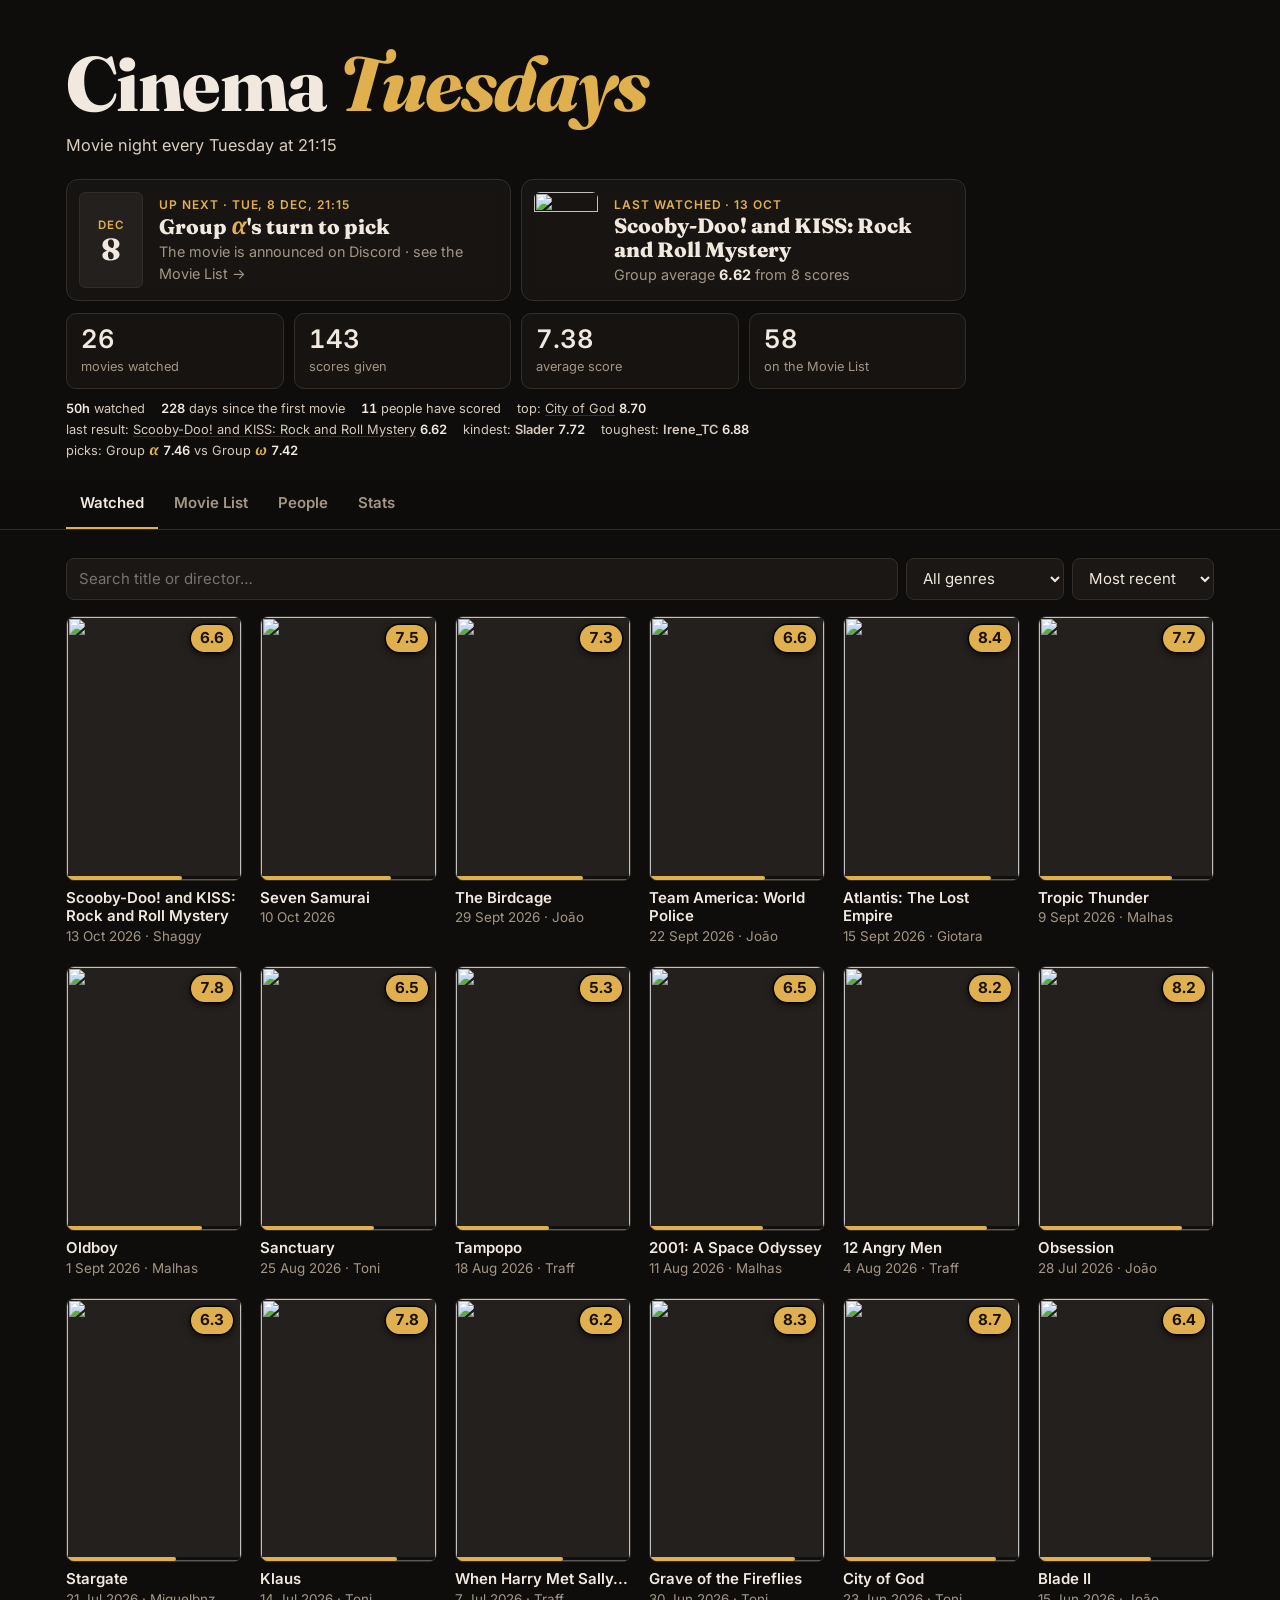
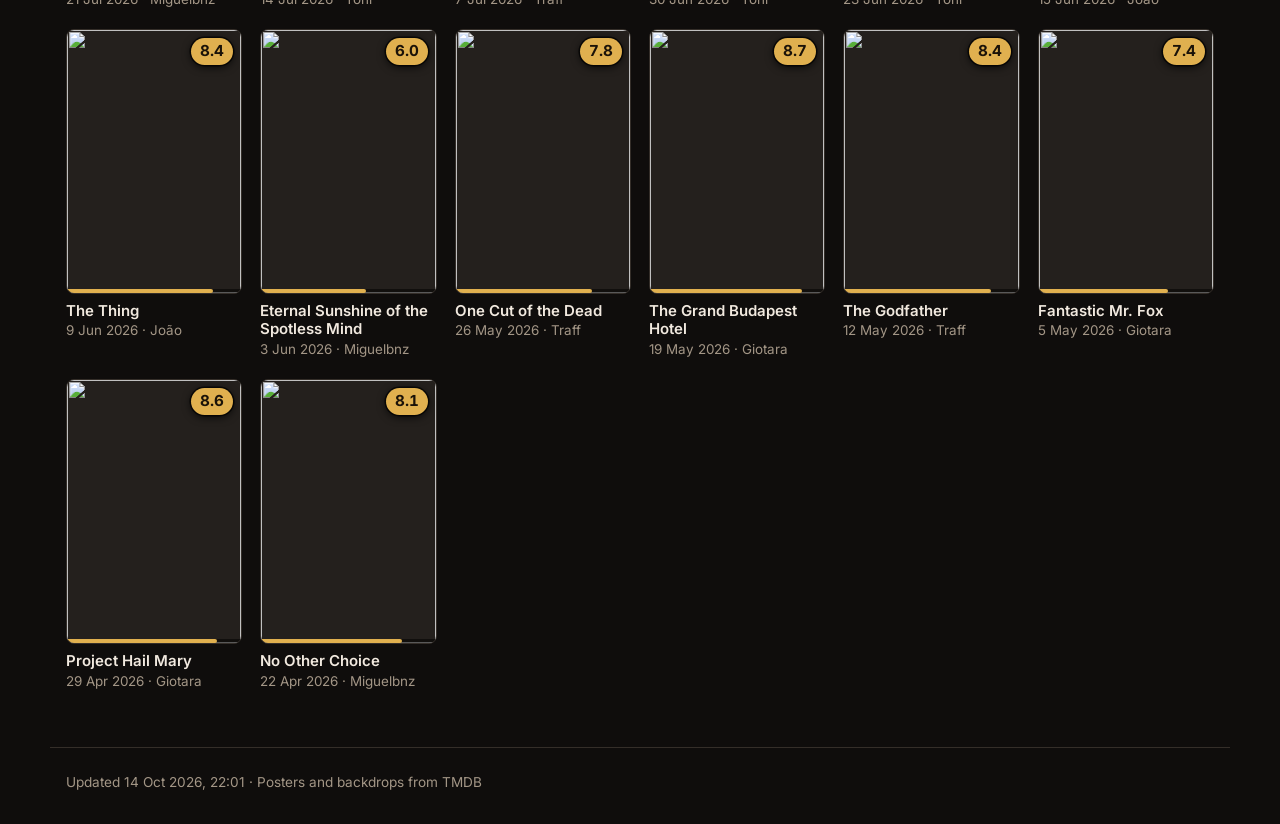
==== commit e1b4b46f: "Site: obscurity (TMDB votes) and who digs deepest; tick item 15 Co-Authored-By: Claude Opus 5.5 <nor" ====
--- a/site/index.html
+++ b/site/index.html
@@ -176,6 +176,16 @@
         </div>
       </div>
 
+      <div class="sgrid two">
+        <div class="chart-card sc"><h2>Obscurity</h2><p class="hint">How well known a movie is: how many people have rated it on TMDB. <span id="obscure-sum"></span></p>
+          <div class="sgrid inner">
+            <div><h3 class="sub-h">Most obscure</h3><ol id="obscure-lo" class="rank sm"></ol></div>
+            <div><h3 class="sub-h">Best known</h3><ol id="obscure-hi" class="rank sm"></ol></div>
+          </div>
+        </div>
+        <div class="chart-card sc"><h2>Who digs deepest</h2><p class="hint">The typical (median) number of TMDB votes on each person's picks, watched or still on the Movie List. Fewer votes: more obscure taste. People with 3+ picks.</p><ol id="diggers" class="rank sm"></ol></div>
+      </div>
+
       <div class="sgrid three">
         <div class="chart-card sc"><h2>By month</h2><p class="hint">When we watched it. Bar: average score, 5 to 10.</p><div class="tbl-wrap"><table id="months" class="tbl"></table></div></div>
         <div class="chart-card sc"><h2>By day</h2><p class="hint">Mostly Tuesdays, plus the odd moved night.</p><div class="tbl-wrap"><table id="weekdays" class="tbl"></table></div></div>
